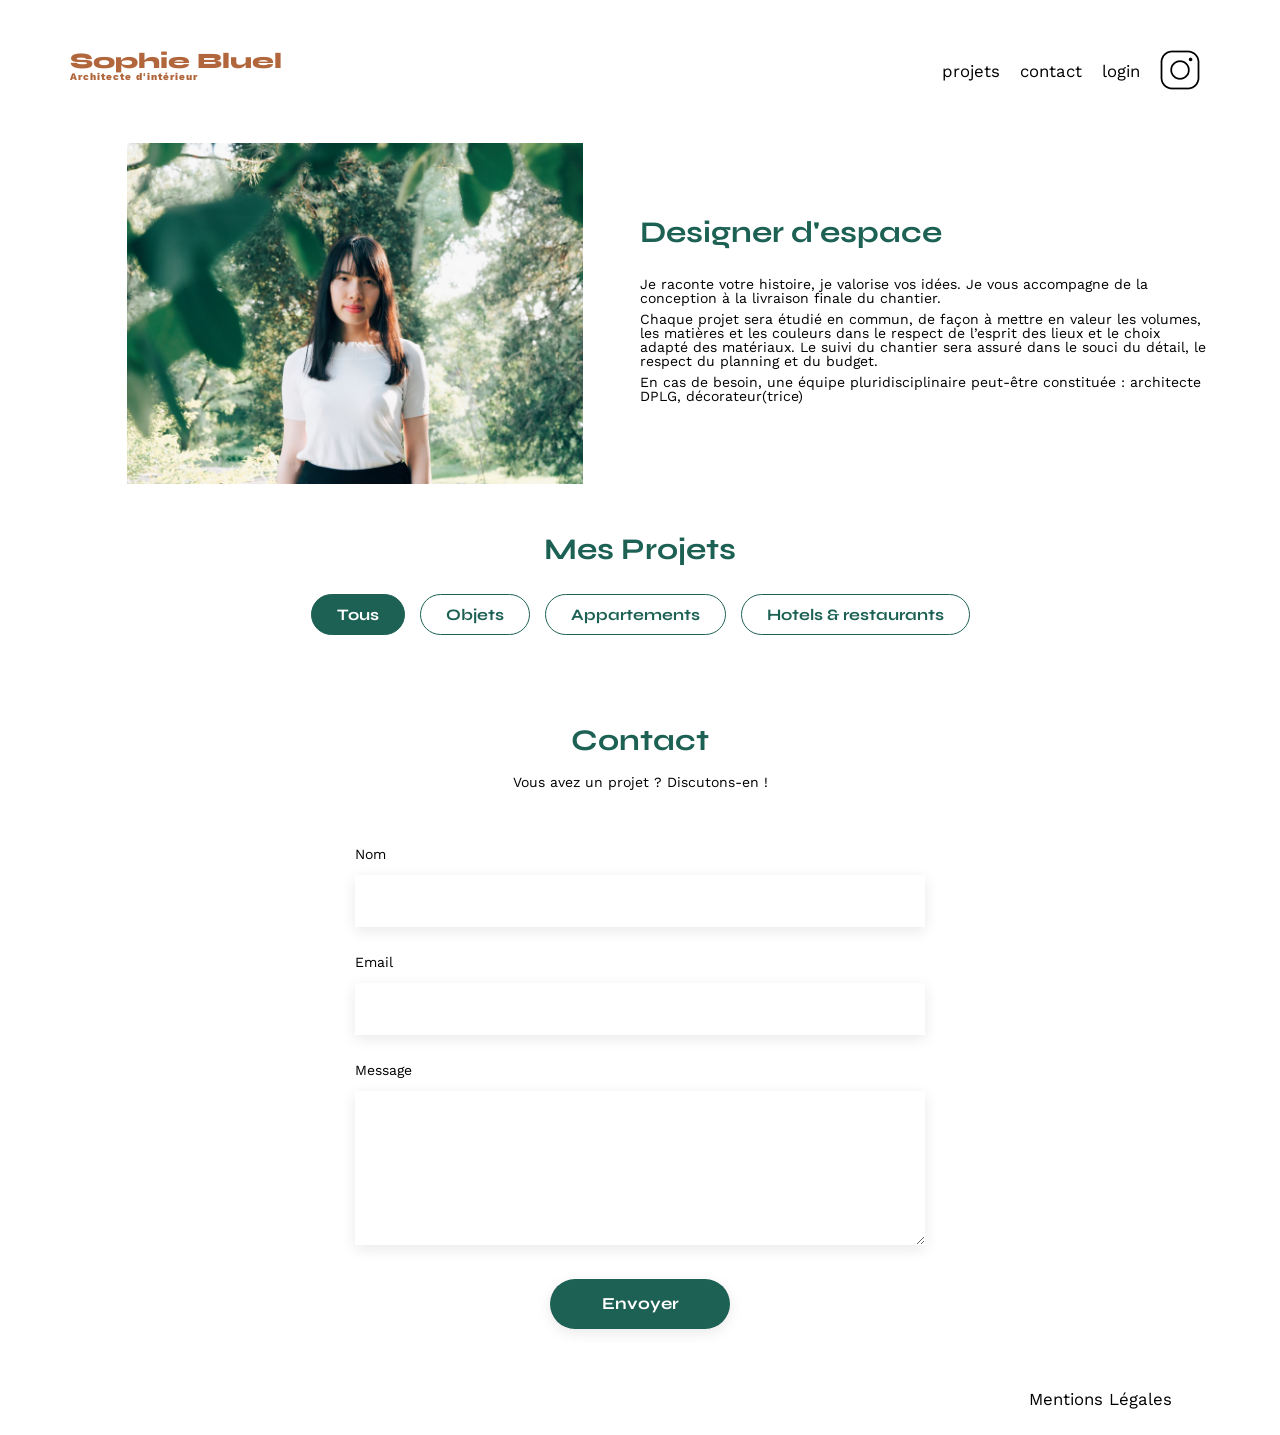
==== FrontEnd/index.html @ 0ff24e13 "feat: made the filters functional" ====
<!DOCTYPE html>
<html lang="fr">
<head>
	<meta charset="UTF-8">
	<title>Sophie Bluel - Architecte d'intérieur</title>
	<meta name="viewport" content="width=device-width, initial-scale=1.0">
	<link rel="preconnect" href="https://fonts.googleapis.com">
	<link rel="preconnect" href="https://fonts.gstatic.com" crossorigin>
	<link href="https://fonts.googleapis.com/css2?family=Syne:wght@700;800&family=Work+Sans&display=swap" rel="stylesheet">
	<meta name="description" content="">
	<link rel="stylesheet" href="assets/style.css">
	<script src="../js/index.js" defer></script>
	<script src="../js/filters.js" defer></script>
	
</head>
<body>
<header>
	<h1>Sophie Bluel <span>Architecte d'intérieur</span></h1>
	<nav>
		<ul>
			<li>projets</li>
			<li>contact</li>
			<li>login</li>
			<li><img src="assets/icons/instagram.png" alt="Instagram"></li>
		</ul>
	</nav>
</header>
<main>
	<section id="introduction">
		<figure>
			<img src="assets/images/sophie-bluel.png" alt="">
		</figure>
		<article>
			<h2>Designer d'espace</h2>
			<p>Je raconte votre histoire, je valorise vos idées. Je vous accompagne de la conception à la livraison finale du chantier.</p>
			<p>Chaque projet sera étudié en commun, de façon à mettre en valeur les volumes, les matières et les couleurs dans le respect de l’esprit des lieux et le choix adapté des matériaux. Le suivi du chantier sera assuré dans le souci du détail, le respect du planning et du budget.</p>
			<p>En cas de besoin, une équipe pluridisciplinaire peut-être constituée : architecte DPLG, décorateur(trice)</p>
		</article>
	</section>
	<section id="portfolio">
		<h2>Mes Projets</h2>
		<div class="filter-group">
			<button class="filter-btn active" data-filter="all">Tous</button>
			<button class="filter-btn" data-filter="1">Objets</button>
			<button class="filter-btn" data-filter="2">Appartements</button>
			<button class="filter-btn" data-filter="3">Hotels & restaurants</button>
		</div>
		<div class="gallery" id="gallery_container">
		
		</div>
	</section>
	<section id="contact">
		<h2>Contact</h2>
		<p>Vous avez un projet ? Discutons-en !</p>
		<form action="#" method="post">
			<label for="name">Nom</label>
			<input type="text" name="name" id="name">
			<label for="email">Email</label>
			<input type="email" name="email" id="email">
			<label for="message">Message</label>
			<textarea name="message" id="message" cols="30" rows="10"></textarea>
			<input type="submit" value="Envoyer">
		</form>
	</section>
</main>

<footer>
	<nav>
		<ul>
			<li>Mentions Légales</li>
		</ul>
	</nav>
</footer>
</body>
</html>
---- FrontEnd/assets/style.css ----
/* http://meyerweb.com/eric/tools/css/reset/
   v2.0 | 20110126
   License: none (public domain)
*/

html, body, div, span, applet, object, iframe,
h1, h2, h3, h4, h5, h6, p, blockquote, pre,
a, abbr, acronym, address, big, cite, code,
del, dfn, em, img, ins, kbd, q, s, samp,
small, strike, strong, sub, sup, tt, var,
b, u, i, center,
dl, dt, dd, ol, ul, li,
fieldset, form, label, legend,
table, caption, tbody, tfoot, thead, tr, th, td,
article, aside, canvas, details, embed,
figure, figcaption, footer, header, hgroup,
menu, nav, output, ruby, section, summary,
time, mark, audio, video {
	margin: 0;
	padding: 0;
	border: 0;
	font-size: 100%;
	font: inherit;
	vertical-align: baseline;
}
/* HTML5 display-role reset for older browsers */
article, aside, details, figcaption, figure,
footer, header, hgroup, menu, nav, section {
	display: block;
}
body {
	line-height: 1;
}
ol, ul {
	list-style: none;
}
blockquote, q {
	quotes: none;
}
blockquote:before, blockquote:after,
q:before, q:after {
	content: '';
	content: none;
}
table {
	border-collapse: collapse;
	border-spacing: 0;
}
/** end reset css**/
body {
	max-width: 1140px;
	margin:auto;
	font-family: 'Work Sans' ;
	font-size: 14px;
}
header {
	display: flex;
	justify-content: space-between;
	margin: 50px 0
}
section {
	margin: 50px 0
}

h1{
	display: flex;
	flex-direction: column;
	font-family: 'Syne';
	font-size: 22px;
	font-weight: 800;
	color: #B1663C
}

h1 > span {
	font-family: 'Work Sans';
	font-size:10px;
	letter-spacing: 0.1em;
;
}

h2{
	font-family: 'Syne';
	font-weight: 700;
	font-size: 30px;
	color: #1D6154
}
nav ul {
	display: flex;
	align-items: center;
	list-style-type: none;

}
nav li {
	padding: 0 10px;
	font-size: 1.2em;
}

li:hover {
	color: #B1663C;
}
#introduction {
	display: flex;
	align-items: center;
}
#introduction figure {
	flex: 1
}
#introduction img {
	display: block;
	margin: auto;
	width: 80%;
}

#introduction article {
	flex: 1
}
#introduction h2 {
	margin-bottom: 1em;
}

#introduction p {
	margin-bottom: 0.5em;
}
#portfolio h2 {
	text-align: center;
	margin-bottom: 1em;
}
.gallery {
	width: 100%;
	display: grid;
	grid-template-columns: 1fr 1fr 1fr;
	grid-column-gap: 20px;
	grid-row-gap: 20px;
}

.gallery img {
	width: 100%;

}
#contact {
	width: 50%;
margin: auto;
}
#contact > * {
	text-align: center;

}
#contact h2{
	margin-bottom: 20px;
}
#contact form {
	text-align: left;
	margin-top:30px;
	display: flex;
	flex-direction: column;
}

#contact input {
	height: 50px;
	font-size: 1.2em;
	border: none;
	box-shadow: 0px 4px 14px rgba(0, 0, 0, 0.09);
}
#contact label {
	margin: 2em 0 1em 0;
}
#contact textarea {
	border: none;
	box-shadow: 0px 4px 14px rgba(0, 0, 0, 0.09);
}

input[type="submit"]{
	font-family: 'Syne';
	font-weight: 700;
	color: white;
	background-color: #1D6154;
	margin : 2em auto ;
	width: 180px;
	text-align: center;
	border-radius: 60px ;
}

footer nav ul {
	display: flex;
	justify-content: flex-end;
	margin: 2em
}


/*USER STYLE*/

.filter-group {
	display: flex;
	justify-content: center;
	gap: 15px;
	margin: 20px 0 40px 0;
}

.filter-btn {
	font-family: 'Syne', sans-serif;
	font-weight: 700;
	font-size: 16px;
	color: #1D6154;
	background-color: #FFFFFF;
	border: 1px solid #1D6154;
	border-radius: 60px;
	padding: 10px 25px;
	cursor: pointer;
	transition: all 0.2s ease;
}

.filter-btn:hover {
	background-color: #1D6154;
	color: #FFFFFF;
}

.filter-btn.active {
	background-color: #1D6154;
	color: #FFFFFF;
}
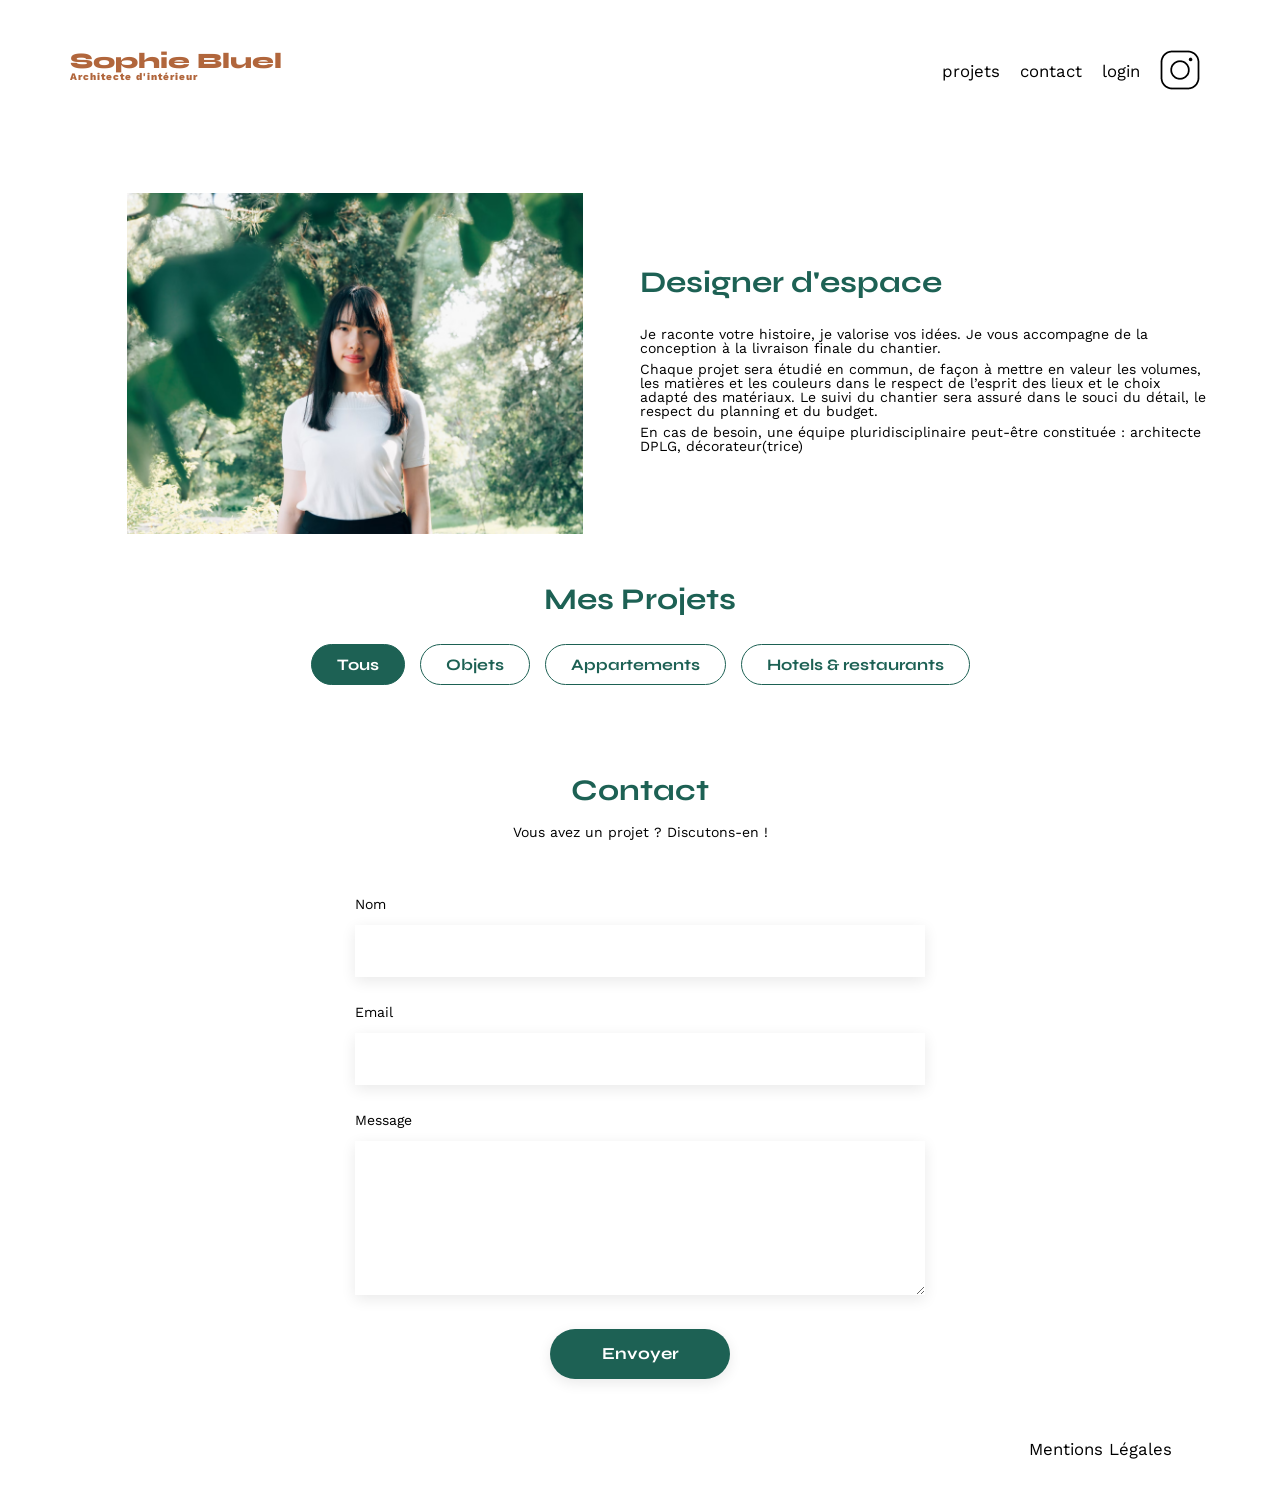
==== commit d6157490: "feat: implemented login.html feat: working links index.html <-> login.html" ====
--- a/FrontEnd/index.html
+++ b/FrontEnd/index.html
@@ -8,7 +8,7 @@
 	<link rel="preconnect" href="https://fonts.gstatic.com" crossorigin>
 	<link href="https://fonts.googleapis.com/css2?family=Syne:wght@700;800&family=Work+Sans&display=swap" rel="stylesheet">
 	<meta name="description" content="">
-	<link rel="stylesheet" href="assets/style.css">
+	<link rel="stylesheet" href="./assets/style.css">
 	<script src="../js/index.js" defer></script>
 	<script src="../js/filters.js" defer></script>
 	
@@ -20,7 +20,7 @@
 		<ul>
 			<li>projets</li>
 			<li>contact</li>
-			<li>login</li>
+			<li><a href="pages/login.html">login</a></li>
 			<li><img src="assets/icons/instagram.png" alt="Instagram"></li>
 		</ul>
 	</nav>
@@ -28,7 +28,7 @@
 <main>
 	<section id="introduction">
 		<figure>
-			<img src="assets/images/sophie-bluel.png" alt="">
+			<img src="./assets/images/sophie-bluel.png" alt="">
 		</figure>
 		<article>
 			<h2>Designer d'espace</h2>
--- a/FrontEnd/assets/style.css
+++ b/FrontEnd/assets/style.css
@@ -137,31 +137,31 @@
 	width: 100%;
 
 }
-#contact {
+#contact, #login_section {
 	width: 50%;
-margin: auto;
-}
-#contact > * {
-	text-align: center;
-
-}
-#contact h2{
+	margin: auto;
+}
+#contact > * , #login_section > *{
+	text-align: center;
+
+}
+#contact h2, #login_section h2{
 	margin-bottom: 20px;
 }
-#contact form {
+#contact form, #login_section form{
 	text-align: left;
 	margin-top:30px;
 	display: flex;
 	flex-direction: column;
 }
 
-#contact input {
+#contact input, #login_section input{
 	height: 50px;
 	font-size: 1.2em;
 	border: none;
 	box-shadow: 0px 4px 14px rgba(0, 0, 0, 0.09);
 }
-#contact label {
+#contact label, #login_section label{
 	margin: 2em 0 1em 0;
 }
 #contact textarea {
@@ -187,7 +187,18 @@
 }
 
 
+
 /*USER STYLE*/
+
+body{
+	display: flex;
+	flex-direction: column;
+	min-height: 100vh;
+}
+a{
+	text-decoration: none;
+	color: inherit;
+}
 
 .filter-group {
 	display: flex;
@@ -217,4 +228,31 @@
 .filter-btn.active {
 	background-color: #1D6154;
 	color: #FFFFFF;
+}
+
+
+#login_section h1{
+	font-weight: 700;
+	font-size: 30px;
+}
+
+#login_section input[type=submit]{
+	width: 179px;
+	height: 36px;
+	box-sizing: border-box;
+	font-size: 14px;
+}
+
+.reset-container {
+	text-align: center;
+	width: 100%;
+	margin-top: 15px;
+}
+
+#password_reset {
+	text-decoration: underline;
+	color: inherit;
+}
+footer{
+	margin-top: auto;
 }
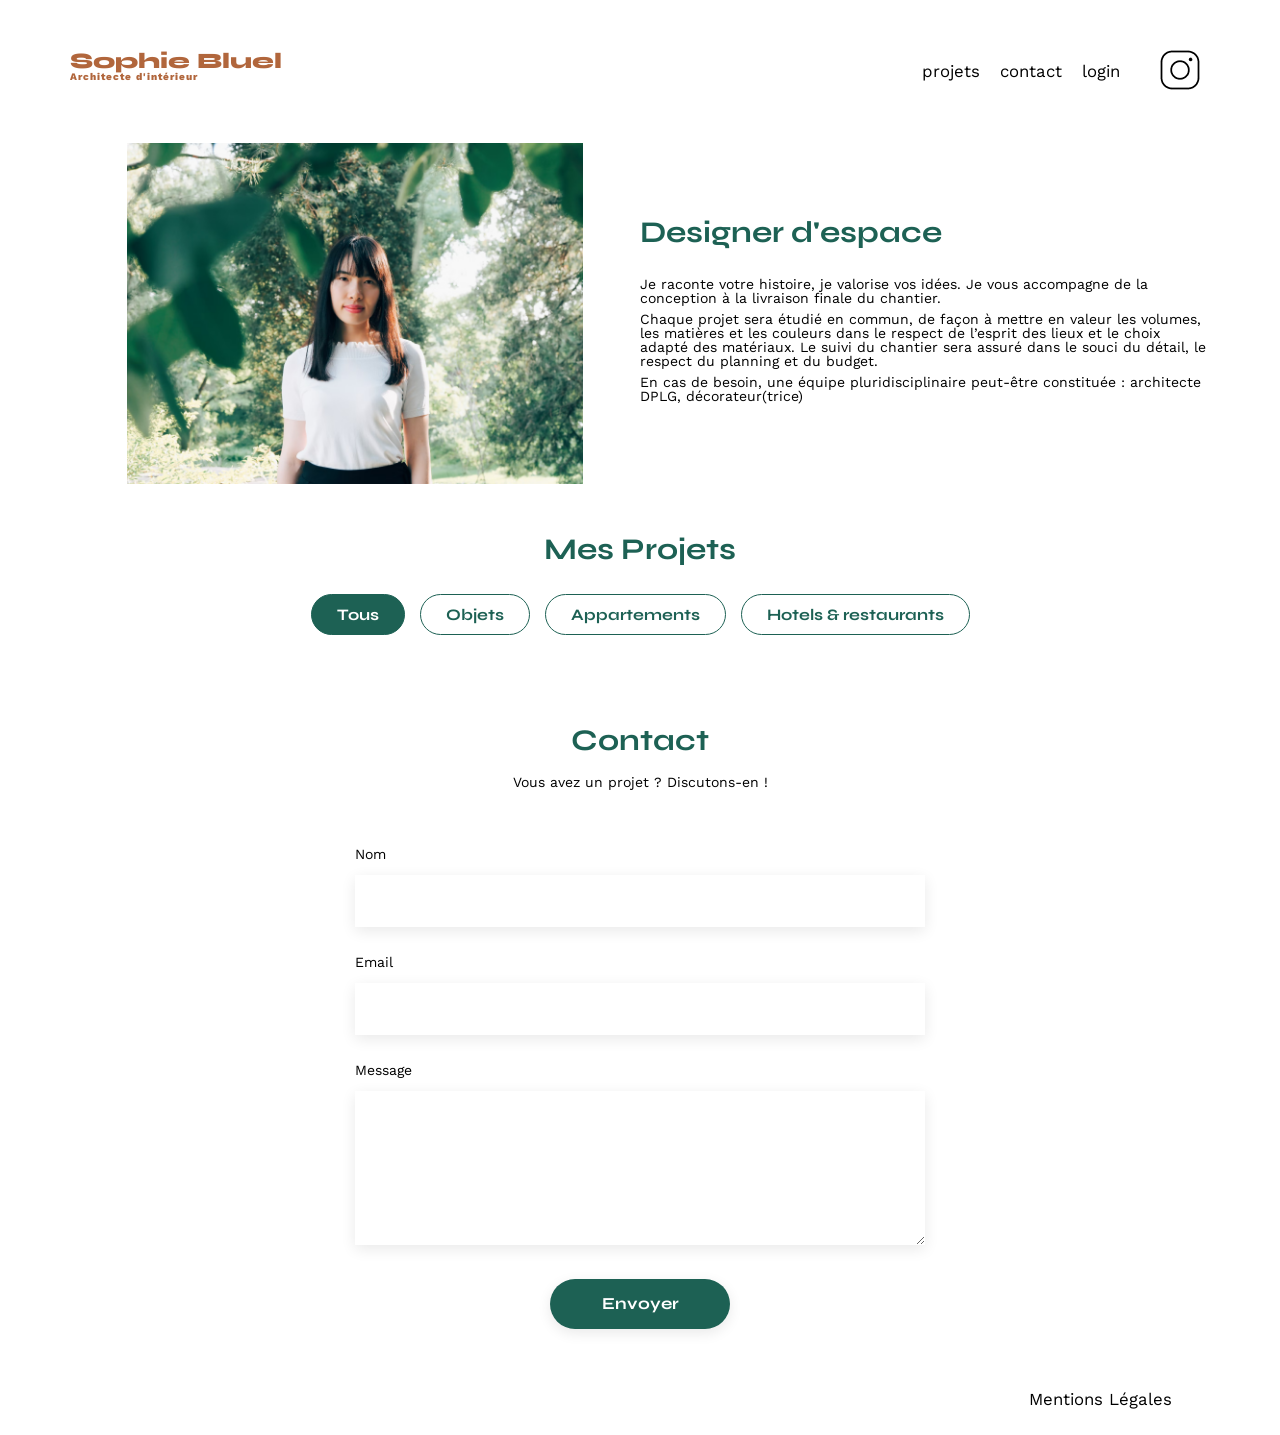
==== commit 5bab1eb8: "feat: added modal.js linked to "modifier" in index.html feat- fix: added UI logged check as it shoul" ====
--- a/FrontEnd/index.html
+++ b/FrontEnd/index.html
@@ -7,69 +7,84 @@
 	<link rel="preconnect" href="https://fonts.googleapis.com">
 	<link rel="preconnect" href="https://fonts.gstatic.com" crossorigin>
 	<link href="https://fonts.googleapis.com/css2?family=Syne:wght@700;800&family=Work+Sans&display=swap" rel="stylesheet">
+	<link rel="stylesheet" href="https://cdnjs.cloudflare.com/ajax/libs/font-awesome/6.2.1/css/all.min.css" integrity="sha512-MV7K8+y+gLIBoVD59lQIYicR65iaqukzvf/nwasF0nqhPay5w/9lJmVM2hMDcnK1OnMGCdVK+iQrJ7lzPJQd1w==" crossorigin="anonymous" referrerpolicy="no-referrer" />
 	<meta name="description" content="">
-	<link rel="stylesheet" href="./assets/style.css">
-	<script src="../js/index.js" defer></script>
-	<script src="../js/filters.js" defer></script>
+	<link rel="stylesheet" href="/FrontEnd/assets/style.css">
 	
 </head>
 <body>
-<header>
-	<h1>Sophie Bluel <span>Architecte d'intérieur</span></h1>
-	<nav>
-		<ul>
-			<li>projets</li>
-			<li>contact</li>
-			<li><a href="pages/login.html">login</a></li>
-			<li><img src="assets/icons/instagram.png" alt="Instagram"></li>
-		</ul>
-	</nav>
-</header>
-<main>
-	<section id="introduction">
-		<figure>
-			<img src="./assets/images/sophie-bluel.png" alt="">
-		</figure>
-		<article>
-			<h2>Designer d'espace</h2>
-			<p>Je raconte votre histoire, je valorise vos idées. Je vous accompagne de la conception à la livraison finale du chantier.</p>
-			<p>Chaque projet sera étudié en commun, de façon à mettre en valeur les volumes, les matières et les couleurs dans le respect de l’esprit des lieux et le choix adapté des matériaux. Le suivi du chantier sera assuré dans le souci du détail, le respect du planning et du budget.</p>
-			<p>En cas de besoin, une équipe pluridisciplinaire peut-être constituée : architecte DPLG, décorateur(trice)</p>
-		</article>
-	</section>
-	<section id="portfolio">
-		<h2>Mes Projets</h2>
-		<div class="filter-group">
-			<button class="filter-btn active" data-filter="all">Tous</button>
-			<button class="filter-btn" data-filter="1">Objets</button>
-			<button class="filter-btn" data-filter="2">Appartements</button>
-			<button class="filter-btn" data-filter="3">Hotels & restaurants</button>
-		</div>
-		<div class="gallery" id="gallery_container">
-		
-		</div>
-	</section>
-	<section id="contact">
-		<h2>Contact</h2>
-		<p>Vous avez un projet ? Discutons-en !</p>
-		<form action="#" method="post">
-			<label for="name">Nom</label>
-			<input type="text" name="name" id="name">
-			<label for="email">Email</label>
-			<input type="email" name="email" id="email">
-			<label for="message">Message</label>
-			<textarea name="message" id="message" cols="30" rows="10"></textarea>
-			<input type="submit" value="Envoyer">
-		</form>
-	</section>
-</main>
+	<div id="mode_edition_banner" class="user_elements">
+		<i class="fa-solid fa-pen-to-square"></i>
+		<p>Mode édition</p>
+	</div>
+	<div class="page-wrapper">
+		<header>
+			<h1>Sophie Bluel <span>Architecte d'intérieur</span></h1>
+			<nav>
+				<ul>
+					<li>projets</li>
+					<li>contact</li>
+					<li><a href="pages/login.html" class="guest_elements">login</a></li>
+					<li><a href="pages/login.html" class="user_elements">logout</a></li>
+					<li><img src="assets/icons/instagram.png" alt="Instagram"></li>
+				</ul>
+			</nav>
+		</header>
+		<main>
+			<section id="introduction">
+				<figure>
+					<img src="./assets/images/sophie-bluel.png" alt="">
+				</figure>
+				<article>
+					<h2>Designer d'espace</h2>
+					<p>Je raconte votre histoire, je valorise vos idées. Je vous accompagne de la conception à la livraison finale du chantier.</p>
+					<p>Chaque projet sera étudié en commun, de façon à mettre en valeur les volumes, les matières et les couleurs dans le respect de l’esprit des lieux et le choix adapté des matériaux. Le suivi du chantier sera assuré dans le souci du détail, le respect du planning et du budget.</p>
+					<p>En cas de besoin, une équipe pluridisciplinaire peut-être constituée : architecte DPLG, décorateur(trice)</p>
+				</article>
+			</section>
+			<section id="portfolio">
+				<h2>
+					Mes Projets
+					<span class="user_elements modifier-link">
+						<i class="fa-solid fa-pen-to-square"></i>
+						<span>modifier</span>
+					</span>
+				</h2>
+				<div class="filter-group guest_elements">
+					<button class="filter-btn active" data-filter="all">Tous</button>
+					<button class="filter-btn" data-filter="1">Objets</button>
+					<button class="filter-btn" data-filter="2">Appartements</button>
+					<button class="filter-btn" data-filter="3">Hotels & restaurants</button>
+				</div>
+				<div class="gallery" id="gallery_container">
+				
+				</div>
+			</section>
+			<section id="contact">
+				<h2>Contact</h2>
+				<p>Vous avez un projet ? Discutons-en !</p>
+				<form action="#" method="post">
+					<label for="name">Nom</label>
+					<input type="text" name="name" id="name">
+					<label for="email">Email</label>
+					<input type="email" name="email" id="email">
+					<label for="message">Message</label>
+					<textarea name="message" id="message" cols="30" rows="10"></textarea>
+					<input type="submit" value="Envoyer">
+				</form>
+			</section>
+		</main>
 
-<footer>
-	<nav>
-		<ul>
-			<li>Mentions Légales</li>
-		</ul>
-	</nav>
-</footer>
+		<footer>
+			<nav>
+				<ul>
+					<li>Mentions Légales</li>
+				</ul>
+			</nav>
+		</footer>
+	</div>
+	<script src="assets/js/index.js"></script>
+	<script src="assets/js/filters.js"></script>
+	<script src="assets/js/modal.js"></script>
 </body>
-</html>
+</html>
--- a/FrontEnd/assets/style.css
+++ b/FrontEnd/assets/style.css
@@ -48,11 +48,15 @@
 }
 /** end reset css**/
 body {
-	max-width: 1140px;
-	margin:auto;
 	font-family: 'Work Sans' ;
 	font-size: 14px;
 }
+
+.page-wrapper {
+	max-width: 1140px;
+	margin: auto;
+}
+
 header {
 	display: flex;
 	justify-content: space-between;
@@ -123,8 +127,11 @@
 }
 #portfolio h2 {
 	text-align: center;
-	margin-bottom: 1em;
-}
+	margin: 0 auto 1em auto;
+	width: max-content;
+	position: relative;
+}
+
 .gallery {
 	width: 100%;
 	display: grid;
@@ -190,11 +197,6 @@
 
 /*USER STYLE*/
 
-body{
-	display: flex;
-	flex-direction: column;
-	min-height: 100vh;
-}
 a{
 	text-decoration: none;
 	color: inherit;
@@ -253,6 +255,194 @@
 	text-decoration: underline;
 	color: inherit;
 }
-footer{
-	margin-top: auto;
+
+#login_error_container{
+	display: flex;
+	margin-top: 1rem;
+	background-color: beige;
+	border-radius: 15px;
+	justify-content: center;
+	overflow: hidden;
+	height: 0;
+	transition: all 0.3s ease-out;
+}
+
+#login_button{
+	transition: opacity 0.2s ease-in;
+}
+
+#password_reset{
+	transition: all 1s ease-in ;
+}
+
+#login_button:disabled{
+	opacity: 0.4;
+}
+
+
+#mode_edition_banner{
+	display: flex;
+	height: 59px;
+	width: 100%;
+	background-color: black;
+	color: white;
+	justify-content: center;
+	align-items: center;
+	gap: 21px;
+}
+
+#mode_edition_banner i {
+	color: white;
+}
+
+.user_elements{
+
+}
+
+.guest_elements{
+
+}
+
+.modifier-link {
+	position: absolute;
+	left: 100%;
+	bottom: 3px;
+	white-space: nowrap;
+	font-family: 'Work Sans', sans-serif;
+	font-size: 14px;
+	font-weight: 400;
+	color: #000000;
+	margin-left: 20px;
+	cursor: pointer;
+}
+
+.modifier-link i {
+	margin-right: 5px;
+}
+
+.modifier-link:hover {
+	color: #B1663C;
+}
+
+/* Modal styles */
+
+.modal {
+    display: none;
+    position: fixed;
+    z-index: 1000;
+    left: 0;
+    top: 0;
+    width: 100%;
+    height: 100%;
+    overflow: auto;
+    background-color: rgba(0,0,0,0.4);
+    justify-content: center;
+    align-items: center;
+}
+
+.modal-content {
+    background-color: #fefefe;
+    padding: 20px;
+    border-radius: 10px;
+    width: 630px;
+    height: 688px;
+    box-sizing: border-box;
+    display: flex;
+    flex-direction: column;
+    align-items: center;
+    position: relative;
+}
+
+.close-button {
+    color: #000;
+    font-size: 28px;
+    font-weight: bold;
+    position: absolute;
+    top: 15px;
+    right: 25px;
+    cursor: pointer;
+}
+
+.close-button:hover,
+.close-button:focus {
+    color: black;
+    text-decoration: none;
+    cursor: pointer;
+}
+
+.modal-content h2 {
+    font-family: 'Work Sans', sans-serif;
+    font-size: 26px;
+    font-weight: 400;
+    margin-top: 40px;
+    margin-bottom: 40px;
+    color: #000;
+}
+
+.modal-gallery {
+    display: flex;
+    flex-wrap: wrap;
+    gap: 10px;
+    width: 80%;
+    justify-content: flex-start;
+    overflow-y: auto;
+    flex-grow: 1;
+}
+
+.modal-gallery::-webkit-scrollbar {
+    width: 0px;
+    background: transparent;
+}
+
+.modal-image-container {
+    position: relative;
+    width: 77px;
+    height: 103px;
+}
+
+.modal-image-container img {
+    width: 100%;
+    height: 100%;
+    object-fit: cover;
+}
+
+.trash-icon-background {
+    position: absolute;
+    top: 5px;
+    right: 5px;
+    width: 17px;
+    height: 17px;
+    background-color: black;
+    border-radius: 2px;
+    display: flex;
+    justify-content: center;
+    align-items: center;
+    cursor: pointer;
+}
+
+.trash-icon-background i {
+    color: white;
+    font-size: 11px;
+}
+
+.modal-content hr {
+    width: 80%;
+    border: none;
+    border-top: 1px solid #B3B3B3;
+    margin-top: 30px;
+    margin-bottom: 30px;
+}
+
+.add-photo-button {
+    font-family: 'Syne', sans-serif;
+    font-weight: 700;
+    font-size: 14px;
+    color: white;
+    background-color: #1D6154;
+    border: none;
+    border-radius: 60px;
+    width: 237px;
+    height: 36px;
+    cursor: pointer;
+    margin-bottom: 40px;
 }
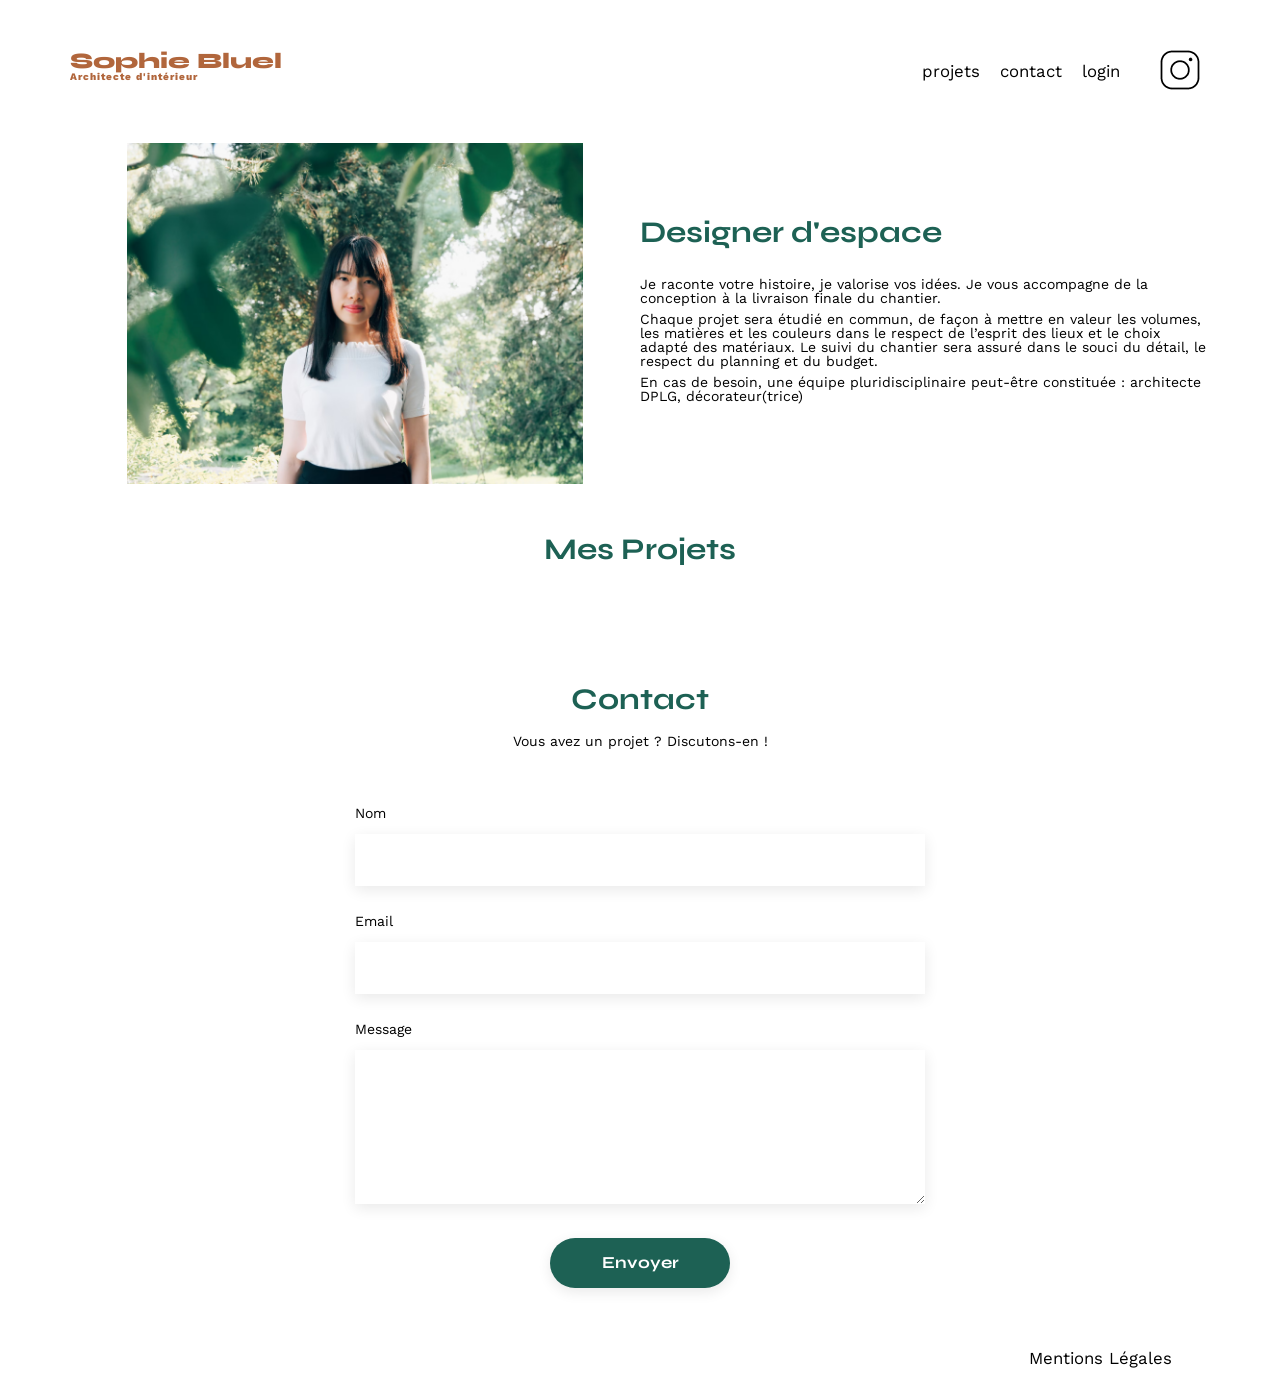
==== commit 42b7fea9: "feat: added logout functionality" ====
--- a/FrontEnd/index.html
+++ b/FrontEnd/index.html
@@ -25,7 +25,7 @@
 					<li>projets</li>
 					<li>contact</li>
 					<li><a href="pages/login.html" class="guest_elements">login</a></li>
-					<li><a href="pages/login.html" class="user_elements">logout</a></li>
+					<li><a href="pages/login.html" id="button_logout" class="user_elements">logout</a></li>
 					<li><img src="assets/icons/instagram.png" alt="Instagram"></li>
 				</ul>
 			</nav>
@@ -51,10 +51,6 @@
 					</span>
 				</h2>
 				<div class="filter-group guest_elements">
-					<button class="filter-btn active" data-filter="all">Tous</button>
-					<button class="filter-btn" data-filter="1">Objets</button>
-					<button class="filter-btn" data-filter="2">Appartements</button>
-					<button class="filter-btn" data-filter="3">Hotels & restaurants</button>
 				</div>
 				<div class="gallery" id="gallery_container">
 				
@@ -83,6 +79,7 @@
 			</nav>
 		</footer>
 	</div>
+    <script src="assets/js/api.js"></script>
 	<script src="assets/js/index.js"></script>
 	<script src="assets/js/filters.js"></script>
 	<script src="assets/js/modal.js"></script>
--- a/FrontEnd/assets/style.css
+++ b/FrontEnd/assets/style.css
@@ -370,6 +370,19 @@
     cursor: pointer;
 }
 
+.back-button {
+    color: #000;
+    font-size: 21px;
+    position: absolute;
+    top: 20px;
+    left: 25px;
+    cursor: pointer;
+}
+
+.back-button:hover {
+    color: #B1663C;
+}
+
 .modal-content h2 {
     font-family: 'Work Sans', sans-serif;
     font-size: 26px;
@@ -387,6 +400,7 @@
     justify-content: flex-start;
     overflow-y: auto;
     flex-grow: 1;
+    align-content: flex-start;
 }
 
 .modal-gallery::-webkit-scrollbar {
@@ -445,4 +459,110 @@
     height: 36px;
     cursor: pointer;
     margin-bottom: 40px;
-}+}
+
+/* Add photo form styles */
+#add-photo-form {
+    width: 80%;
+    display: flex;
+    flex-direction: column;
+    align-items: center;
+    flex-grow: 1;
+}
+
+.add-photo-area {
+    width: 100%;
+    background-color: #E8F1F6;
+    border-radius: 3px;
+    display: flex;
+    flex-direction: column;
+    align-items: center;
+    justify-content: center;
+    height: 169px;
+    margin-bottom: 30px;
+    position: relative;
+    overflow: hidden;
+}
+
+.add-photo-area i {
+    font-size: 76px;
+    color: #B9C5CC;
+    margin-bottom: 10px;
+}
+
+.add-photo-btn {
+    background-color: #C8D6DC;
+    color: #306685;
+    border-radius: 50px;
+    padding: 10px 30px;
+    cursor: pointer;
+    font-weight: 500;
+    margin-bottom: 5px;
+}
+
+.add-photo-area p {
+    font-size: 10px;
+    color: #444444;
+}
+
+.add-photo-area img.preview {
+    position: absolute;
+    top: 0;
+    left: 0;
+    width: 100%;
+    height: 100%;
+    object-fit: contain;
+    background-color: #E8F1F6;
+    display: none;
+}
+
+.input-group {
+    width: 100%;
+    display: flex;
+    flex-direction: column;
+    margin-bottom: 20px;
+}
+
+.input-group label {
+    font-weight: 500;
+    margin-bottom: 10px;
+    color: #3D3D3D;
+}
+
+.input-group input,
+.input-group select {
+    height: 51px;
+    border: none;
+    box-shadow: 0px 4px 14px rgba(0, 0, 0, 0.09);
+    padding: 0 15px;
+    font-size: 14px;
+    background-color: white;
+}
+
+.input-group select {
+    appearance: none;
+    -webkit-appearance: none;
+    -moz-appearance: none;
+    background-image: url('data:image/svg+xml;utf8,<svg width="12" height="8" viewBox="0 0 12 8" fill="none" xmlns="http://www.w3.org/2000/svg"><path d="M1 1.5L6 6.5L11 1.5" stroke="%23000000" stroke-width="2" stroke-linecap="round" stroke-linejoin="round"/></svg>');
+    background-repeat: no-repeat;
+    background-position: right 15px center;
+}
+
+.valider-button {
+    font-family: 'Syne', sans-serif;
+    font-weight: 700;
+    font-size: 14px;
+    color: white;
+    background-color: #1D6154;
+    border: none;
+    border-radius: 60px;
+    width: 237px;
+    height: 36px;
+    cursor: pointer;
+    margin-bottom: 40px;
+}
+
+.valider-button:disabled {
+    background-color: #A7A7A7;
+    cursor: default;
+}
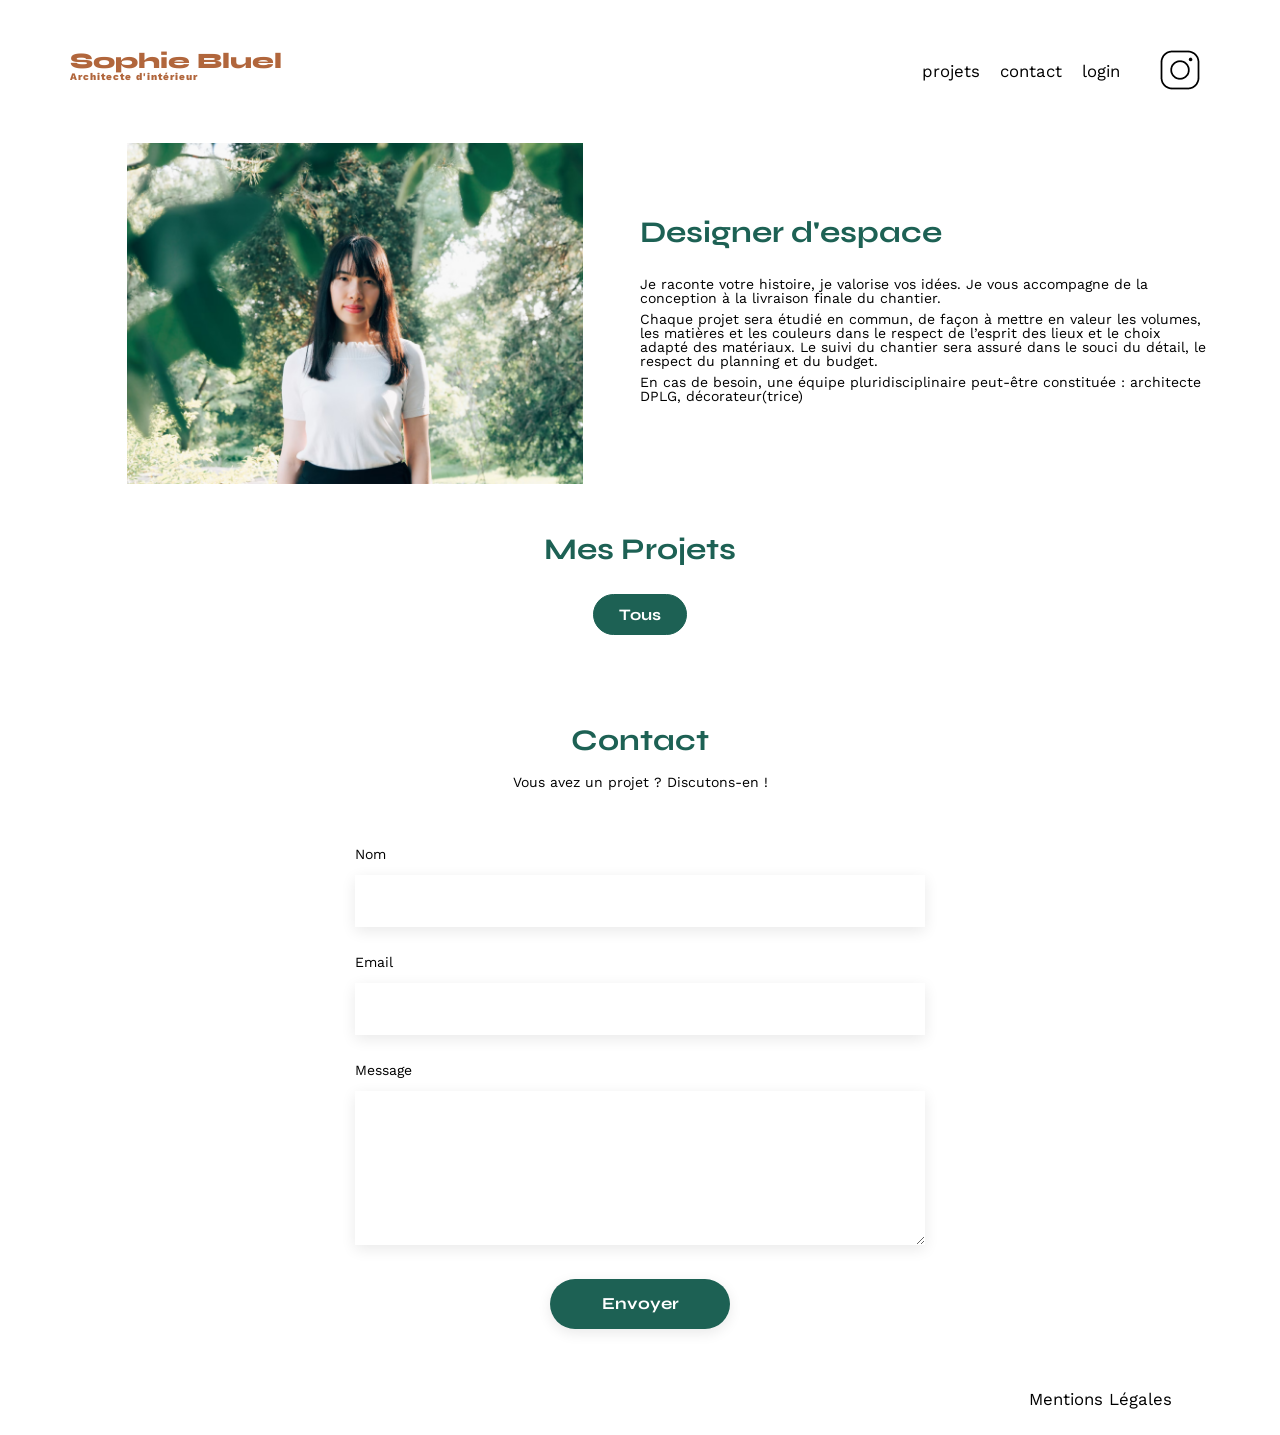
==== commit d85751dd: "feat: added logout functionality" ====
--- a/FrontEnd/index.html
+++ b/FrontEnd/index.html
@@ -51,6 +51,7 @@
 					</span>
 				</h2>
 				<div class="filter-group guest_elements">
+				
 				</div>
 				<div class="gallery" id="gallery_container">
 				
